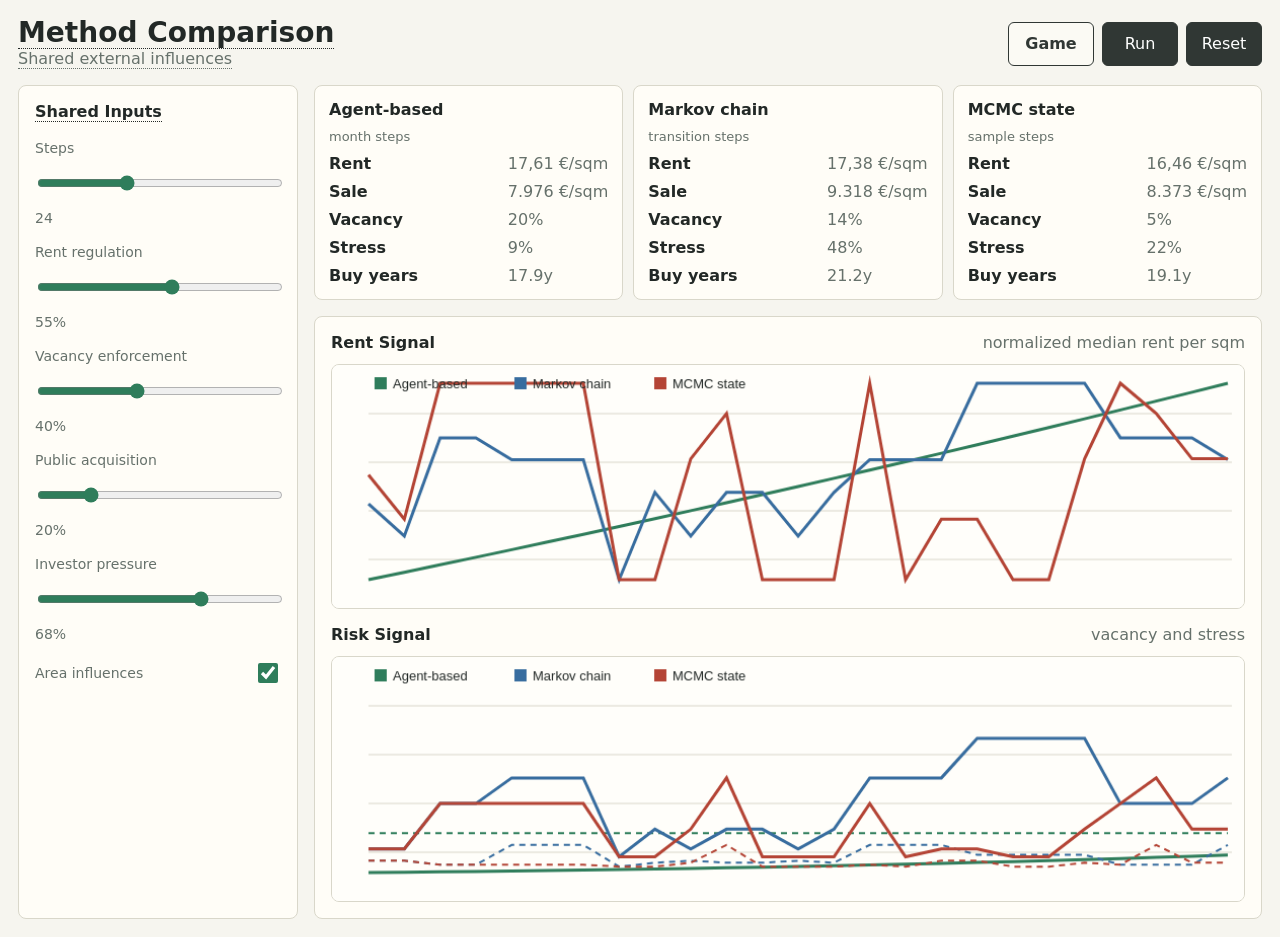
==== web/compare.html @ 89c6b269 "Add comparison feature for simulation methods; implement UI for shared controls and display results" ====
<!doctype html>
<html lang="en">
  <head>
    <meta charset="utf-8" />
    <meta name="viewport" content="width=device-width, initial-scale=1, viewport-fit=cover" />
    <meta name="theme-color" content="#303734" />
    <title>Compare Methods · Berlin Real Estate Sim</title>
    <link rel="manifest" href="manifest.webmanifest" />
    <link rel="icon" href="icon.svg" type="image/svg+xml" />
    <link rel="stylesheet" href="styles.css" />
  </head>
  <body>
    <main class="app compare-app">
      <header class="topbar">
        <div>
          <h1>
            <span
              class="info"
              tabindex="0"
              data-tooltip="Compare different simulation methods under the same external policy and influence settings."
            >Method Comparison</span>
          </h1>
          <p
            class="info"
            tabindex="0"
            data-tooltip="Every method receives the same initial scenario, same policy levers, same step count, and same influence toggle."
          >Shared external influences</p>
        </div>
        <div class="run-controls" aria-label="comparison controls">
          <a class="nav-link" href="index.html">Game</a>
          <button id="compareRunBtn" type="button">Run</button>
          <button id="compareResetBtn" type="button">Reset</button>
        </div>
      </header>

      <section class="compare-layout">
        <aside class="panel controls-panel" aria-label="shared external controls">
          <h2>
            <span
              class="info"
              tabindex="0"
              data-tooltip="These settings are applied to every method, so differences come from the method logic rather than different inputs."
            >Shared Inputs</span>
          </h2>
          <label>
            <span>Steps</span>
            <input id="compareStepsControl" type="range" min="4" max="60" value="24" />
            <output id="compareStepsValue">24</output>
          </label>
          <label>
            <span>Rent regulation</span>
            <input id="compareRentControl" type="range" min="0" max="100" value="55" />
            <output id="compareRentValue">55%</output>
          </label>
          <label>
            <span>Vacancy enforcement</span>
            <input id="compareVacancyControl" type="range" min="0" max="100" value="40" />
            <output id="compareVacancyValue">40%</output>
          </label>
          <label>
            <span>Public acquisition</span>
            <input id="comparePublicControl" type="range" min="0" max="100" value="20" />
            <output id="comparePublicValue">20%</output>
          </label>
          <label>
            <span>Investor pressure</span>
            <input id="compareInvestorControl" type="range" min="0" max="100" value="68" />
            <output id="compareInvestorValue">68%</output>
          </label>
          <label class="toggle-row">
            <span>Area influences</span>
            <input id="compareInfluenceControl" type="checkbox" checked />
          </label>
        </aside>

        <section class="comparison-surface">
          <section id="comparisonCards" class="comparison-cards" aria-label="method comparison summary"></section>
          <section class="chart-panel compare-chart-panel" aria-label="comparison charts">
            <div>
              <div class="section-heading">
                <h2>Rent Signal</h2>
                <span>normalized median rent per sqm</span>
              </div>
              <canvas id="compareRentChart" width="900" height="240"></canvas>
            </div>
            <div>
              <div class="section-heading">
                <h2>Risk Signal</h2>
                <span>vacancy and stress</span>
              </div>
              <canvas id="compareRiskChart" width="900" height="240"></canvas>
            </div>
          </section>
        </section>
      </section>
    </main>

    <script src="compare.js"></script>
  </body>
</html>
---- web/styles.css ----
:root {
  color-scheme: light;
  --bg: #f6f5ef;
  --ink: #222826;
  --muted: #66716b;
  --line: #d9d7ca;
  --panel: #fffdf7;
  --green: #2f7d5b;
  --red: #b44435;
  --blue: #386d9f;
  --gold: #b98321;
  --dark: #303734;
}

* {
  box-sizing: border-box;
}

html,
body {
  overflow-x: hidden;
}

body {
  margin: 0;
  background: var(--bg);
  color: var(--ink);
  font-family:
    Inter, ui-sans-serif, system-ui, -apple-system, BlinkMacSystemFont, "Segoe UI", sans-serif;
  -webkit-text-size-adjust: 100%;
}

button,
input,
select {
  font: inherit;
}

button,
.map-area,
input[type="range"] {
  touch-action: manipulation;
}

.app {
  display: grid;
  gap: 16px;
  min-height: 100vh;
  max-width: 100vw;
  padding: max(18px, env(safe-area-inset-top)) max(18px, env(safe-area-inset-right))
    max(18px, env(safe-area-inset-bottom)) max(18px, env(safe-area-inset-left));
}

.topbar,
.metrics,
.workspace,
.chart-panel {
  width: min(1380px, 100%);
  min-width: 0;
  margin: 0 auto;
}

.topbar {
  display: flex;
  align-items: center;
  justify-content: space-between;
  gap: 16px;
}

h1,
h2,
p {
  margin: 0;
}

h1 {
  font-size: 28px;
  font-weight: 760;
  letter-spacing: 0;
  line-height: 1.08;
}

h2 {
  font-size: 16px;
  letter-spacing: 0;
}

.topbar p,
.section-heading span,
.metrics span,
.panel label,
.event-log li,
dd {
  color: var(--muted);
}

.info {
  position: relative;
  display: inline-flex;
  align-items: center;
  width: fit-content;
  border-bottom: 1px dotted currentColor;
  cursor: help;
  outline: none;
  max-width: 100%;
}

.info::after {
  position: absolute;
  z-index: 20;
  left: 0;
  bottom: calc(100% + 9px);
  width: min(280px, calc(100vw - 36px));
  padding: 9px 10px;
  border: 1px solid #202623;
  border-radius: 7px;
  background: #202623;
  color: #fffdf7;
  box-shadow: 0 10px 26px rgba(34, 40, 38, 0.22);
  content: attr(data-tooltip);
  font-size: 13px;
  font-weight: 500;
  line-height: 1.35;
  opacity: 0;
  pointer-events: none;
  transform: translateY(4px);
  transition:
    opacity 140ms ease,
    transform 140ms ease;
}

.info::before {
  position: absolute;
  z-index: 21;
  left: 14px;
  bottom: calc(100% + 3px);
  border: 6px solid transparent;
  border-top-color: #202623;
  content: "";
  opacity: 0;
  pointer-events: none;
  transition: opacity 140ms ease;
}

.info:hover::after,
.info:focus-visible::after,
.info:hover::before,
.info:focus-visible::before {
  opacity: 1;
  transform: translateY(0);
}

.info:focus-visible {
  border-radius: 3px;
  box-shadow: 0 0 0 3px rgba(56, 109, 159, 0.24);
}

.topbar .info::after,
.metrics .info::after {
  top: calc(100% + 9px);
  bottom: auto;
}

.topbar .info::before,
.metrics .info::before {
  top: calc(100% + 3px);
  bottom: auto;
  border-top-color: transparent;
  border-bottom-color: #202623;
}

.run-controls {
  display: flex;
  gap: 8px;
  min-width: 0;
}

button {
  min-width: 76px;
  min-height: 44px;
  border: 1px solid var(--dark);
  border-radius: 6px;
  background: var(--dark);
  color: white;
  cursor: pointer;
}

button:hover {
  background: #1f2422;
}

.nav-link {
  display: inline-grid;
  place-items: center;
  min-width: 86px;
  min-height: 44px;
  padding: 0 12px;
  border: 1px solid var(--dark);
  border-radius: 6px;
  background: #fbfaf4;
  color: var(--dark);
  font-weight: 700;
  text-decoration: none;
}

.nav-link:hover {
  background: #ece8da;
}

.metrics {
  display: grid;
  grid-template-columns: repeat(auto-fit, minmax(140px, 1fr));
  gap: 10px;
  min-width: 0;
}

.metrics article,
.panel,
.chart-panel,
.map-panel {
  border: 1px solid var(--line);
  border-radius: 8px;
  background: var(--panel);
}

.metrics article {
  display: grid;
  gap: 4px;
  min-height: 76px;
  padding: 12px;
}

.metrics strong {
  font-size: 23px;
  letter-spacing: 0;
  overflow-wrap: anywhere;
}

.workspace {
  display: grid;
  grid-template-columns: 270px minmax(0, 1fr) 330px;
  gap: 16px;
  align-items: stretch;
  min-width: 0;
}

.panel,
.map-panel,
.chart-panel {
  min-width: 0;
  padding: 16px;
}

.controls-panel {
  display: grid;
  align-content: start;
  gap: 18px;
}

.controls-panel label {
  display: grid;
  grid-template-columns: 1fr auto;
  gap: 8px;
  font-size: 14px;
}

.controls-panel .toggle-row {
  align-items: center;
}

.controls-panel .toggle-row input {
  grid-column: auto;
  justify-self: end;
  width: 20px;
  min-height: 20px;
}

.controls-panel input {
  grid-column: 1 / -1;
  width: 100%;
  min-height: 34px;
  accent-color: var(--green);
}

.controls-panel select {
  grid-column: 1 / -1;
  width: 100%;
  min-height: 42px;
  padding: 0 10px;
  border: 1px solid var(--line);
  border-radius: 6px;
  background: #fbfaf4;
  color: var(--ink);
}

.method-description {
  margin-top: -8px;
  color: var(--muted);
  font-size: 13px;
  line-height: 1.35;
}

.section-heading {
  display: flex;
  align-items: baseline;
  justify-content: space-between;
  gap: 12px;
  margin-bottom: 12px;
  min-width: 0;
}

.section-heading > * {
  min-width: 0;
}

.map-canvas {
  display: grid;
  gap: 10px;
  min-height: 0;
  min-width: 0;
}

.mitte-map {
  display: block;
  width: 100%;
  height: auto;
  aspect-ratio: 690 / 620;
  border: 1px solid var(--line);
  border-radius: 8px;
  background:
    linear-gradient(90deg, rgba(217, 215, 202, 0.45) 1px, transparent 1px),
    linear-gradient(rgba(217, 215, 202, 0.45) 1px, transparent 1px),
    #fbfaf4;
  background-size: 54px 54px;
}

.map-ring {
  fill: #f1ead5;
  stroke: #a8a291;
  stroke-width: 2;
}

.map-water {
  fill: rgba(56, 109, 159, 0.14);
}

.map-river {
  fill: none;
  stroke: rgba(56, 109, 159, 0.55);
  stroke-linecap: round;
  stroke-width: 14;
}

.map-area {
  cursor: pointer;
  outline: none;
}

.influence-layer {
  pointer-events: auto;
}

.influence-edge {
  filter: drop-shadow(0 3px 5px rgba(34, 40, 38, 0.16));
}

.influence-edge .influence-halo {
  fill: none;
  stroke: #fffdf7;
  stroke-linecap: round;
  stroke-width: 12;
  opacity: 0.76;
}

.influence-edge .influence-line {
  fill: none;
  stroke: #8d2f87;
  stroke-linecap: round;
  marker-end: url(#influenceArrow);
  mix-blend-mode: multiply;
}

.influence-edge.selected .influence-line {
  stroke: #c43e7f;
}

.influence-edge circle {
  fill: #8d2f87;
  opacity: 0.48;
  stroke: #fffdf7;
  stroke-width: 3;
}

.influence-edge text {
  fill: #4a2454;
  font-size: 14px;
  font-weight: 800;
  opacity: 0.72;
  paint-order: stroke;
  pointer-events: none;
  stroke: #fffdf7;
  stroke-width: 5px;
}

#influenceArrow path {
  fill: #8d2f87;
}

.map-area path {
  stroke: #fffdf7;
  stroke-width: 5;
  transition:
    filter 140ms ease,
    stroke 140ms ease,
    stroke-width 140ms ease;
}

.map-area:hover path,
.map-area:focus-visible path,
.map-area.selected path {
  filter: drop-shadow(0 8px 10px rgba(34, 40, 38, 0.2));
  stroke: var(--dark);
  stroke-width: 6;
}

.map-label text {
  fill: var(--ink);
  font-size: 15px;
  font-weight: 760;
  letter-spacing: 0;
  paint-order: stroke;
  pointer-events: none;
  stroke: rgba(255, 253, 247, 0.92);
  stroke-width: 5px;
}

.map-label tspan + tspan {
  fill: var(--muted);
  font-size: 13px;
  font-weight: 650;
}

.map-place-labels text {
  fill: #7d827b;
  font-size: 12px;
  font-weight: 700;
  letter-spacing: 0;
  text-transform: uppercase;
}

.map-legend {
  display: flex;
  flex-wrap: wrap;
  gap: 10px 16px;
  color: var(--muted);
  font-size: 13px;
}

.map-legend span {
  display: inline-flex;
  align-items: center;
  gap: 6px;
}

.map-legend i {
  display: inline-block;
  width: 22px;
  height: 10px;
  border-radius: 999px;
}

.map-legend .low {
  background: hsl(8 42% 78%);
}

.map-legend .high {
  background: hsl(8 68% 56%);
}

.map-legend .line {
  height: 4px;
  background: rgba(56, 109, 159, 0.55);
}

.map-legend .arrow {
  height: 5px;
  background: #8d2f87;
}

dl {
  display: grid;
  grid-template-columns: 1fr auto;
  gap: 9px 12px;
  margin: 0 0 16px;
}

dt {
  font-weight: 680;
}

dd {
  margin: 0;
}

.unit-list {
  display: grid;
  gap: 8px;
}

.unit-row {
  display: grid;
  grid-template-columns: 1fr auto;
  gap: 6px 10px;
  padding: 10px;
  border: 1px solid var(--line);
  border-radius: 7px;
  background: #fbfaf4;
}

.unit-row strong {
  font-size: 14px;
}

.tag {
  justify-self: end;
  padding: 2px 7px;
  border-radius: 999px;
  background: #e9ece5;
  color: var(--dark);
  font-size: 12px;
}

.chart-panel {
  display: grid;
  grid-template-columns: minmax(0, 1fr) 340px;
  gap: 16px;
  min-width: 0;
}

.compare-layout {
  display: grid;
  grid-template-columns: 280px minmax(0, 1fr);
  gap: 16px;
  width: min(1380px, 100%);
  min-width: 0;
  margin: 0 auto;
}

.comparison-surface {
  display: grid;
  gap: 16px;
  min-width: 0;
}

.comparison-cards {
  display: grid;
  grid-template-columns: repeat(3, minmax(0, 1fr));
  gap: 10px;
}

.comparison-card {
  display: grid;
  gap: 10px;
  padding: 14px;
  border: 1px solid var(--line);
  border-radius: 8px;
  background: var(--panel);
}

.comparison-card > span {
  color: var(--muted);
  font-size: 13px;
}

.comparison-card dl {
  margin: 0;
}

.compare-chart-panel {
  grid-template-columns: 1fr;
}

.chart-tools {
  display: flex;
  justify-content: flex-end;
  margin: -4px 0 8px;
}

.chart-tools label {
  display: inline-grid;
  grid-template-columns: auto 148px;
  align-items: center;
  gap: 8px;
  color: var(--muted);
  font-size: 14px;
}

.chart-tools select {
  min-height: 38px;
  padding: 0 10px;
  border: 1px solid var(--line);
  border-radius: 6px;
  background: #fbfaf4;
  color: var(--ink);
}

.chart-viewport {
  max-width: 100%;
  overflow-x: hidden;
}

.chart-viewport.scrollable {
  overflow-x: auto;
  padding-bottom: 8px;
  -webkit-overflow-scrolling: touch;
}

.chart-viewport.scrollable canvas {
  width: auto;
  max-width: none;
}

canvas {
  display: block;
  width: 100%;
  height: auto;
  max-height: 260px;
  border: 1px solid var(--line);
  border-radius: 8px;
  background: #fffefa;
}

.event-log ol {
  display: grid;
  gap: 8px;
  max-height: 220px;
  margin: 0;
  padding-left: 20px;
  overflow: auto;
}

.event-log li {
  font-size: 13px;
}

@media (max-width: 980px) {
  .workspace,
  .chart-panel,
  .compare-layout {
    grid-template-columns: 1fr;
  }

  .metrics {
    grid-template-columns: repeat(2, minmax(0, 1fr));
  }

  .comparison-cards {
    grid-template-columns: 1fr;
  }
}

@media (max-width: 620px) {
  .app {
    gap: 12px;
    padding: max(12px, env(safe-area-inset-top)) max(12px, env(safe-area-inset-right))
      max(12px, env(safe-area-inset-bottom)) max(12px, env(safe-area-inset-left));
  }

  .topbar {
    position: sticky;
    top: 0;
    z-index: 30;
    align-items: stretch;
    padding: 10px 0 8px;
    background: rgba(246, 245, 239, 0.96);
    backdrop-filter: blur(12px);
    flex-direction: column;
  }

  h1 {
    font-size: 22px;
  }

  .run-controls {
    display: grid;
    grid-template-columns: repeat(3, 1fr);
  }

  button {
    min-width: 0;
  }

  .metrics {
    grid-template-columns: repeat(2, minmax(0, 1fr));
    gap: 8px;
  }

  .metrics article {
    min-height: 68px;
    padding: 10px;
  }

  .metrics strong {
    font-size: 20px;
  }

  .panel,
  .map-panel,
  .chart-panel {
    padding: 12px;
  }

  .controls-panel {
    gap: 14px;
  }

  .section-heading {
    align-items: start;
    flex-direction: column;
    gap: 3px;
  }

  .map-canvas {
    min-height: 0;
  }

  .mitte-map {
    aspect-ratio: 690 / 700;
  }

  .map-label text {
    font-size: 17px;
  }

  .map-label tspan + tspan {
    font-size: 15px;
  }

  .map-place-labels {
    display: none;
  }

  .unit-row {
    grid-template-columns: 1fr;
  }

  .tag {
    justify-self: start;
  }

  .chart-tools {
    justify-content: stretch;
  }

  .chart-tools label {
    width: 100%;
    grid-template-columns: 1fr;
  }

  .chart-viewport.scrollable canvas {
    width: auto;
    max-width: none;
  }

  canvas {
    width: 100%;
    max-width: 100%;
  }

  .event-log ol {
    max-height: 180px;
  }
}

@media (max-width: 420px) {
  .metrics {
    grid-template-columns: 1fr;
  }

  .controls-panel label,
  dl {
    grid-template-columns: 1fr;
  }

  .controls-panel output,
  dd {
    justify-self: start;
  }

  .map-label text {
    font-size: 15px;
  }

  .map-label tspan + tspan {
    font-size: 13px;
  }
}
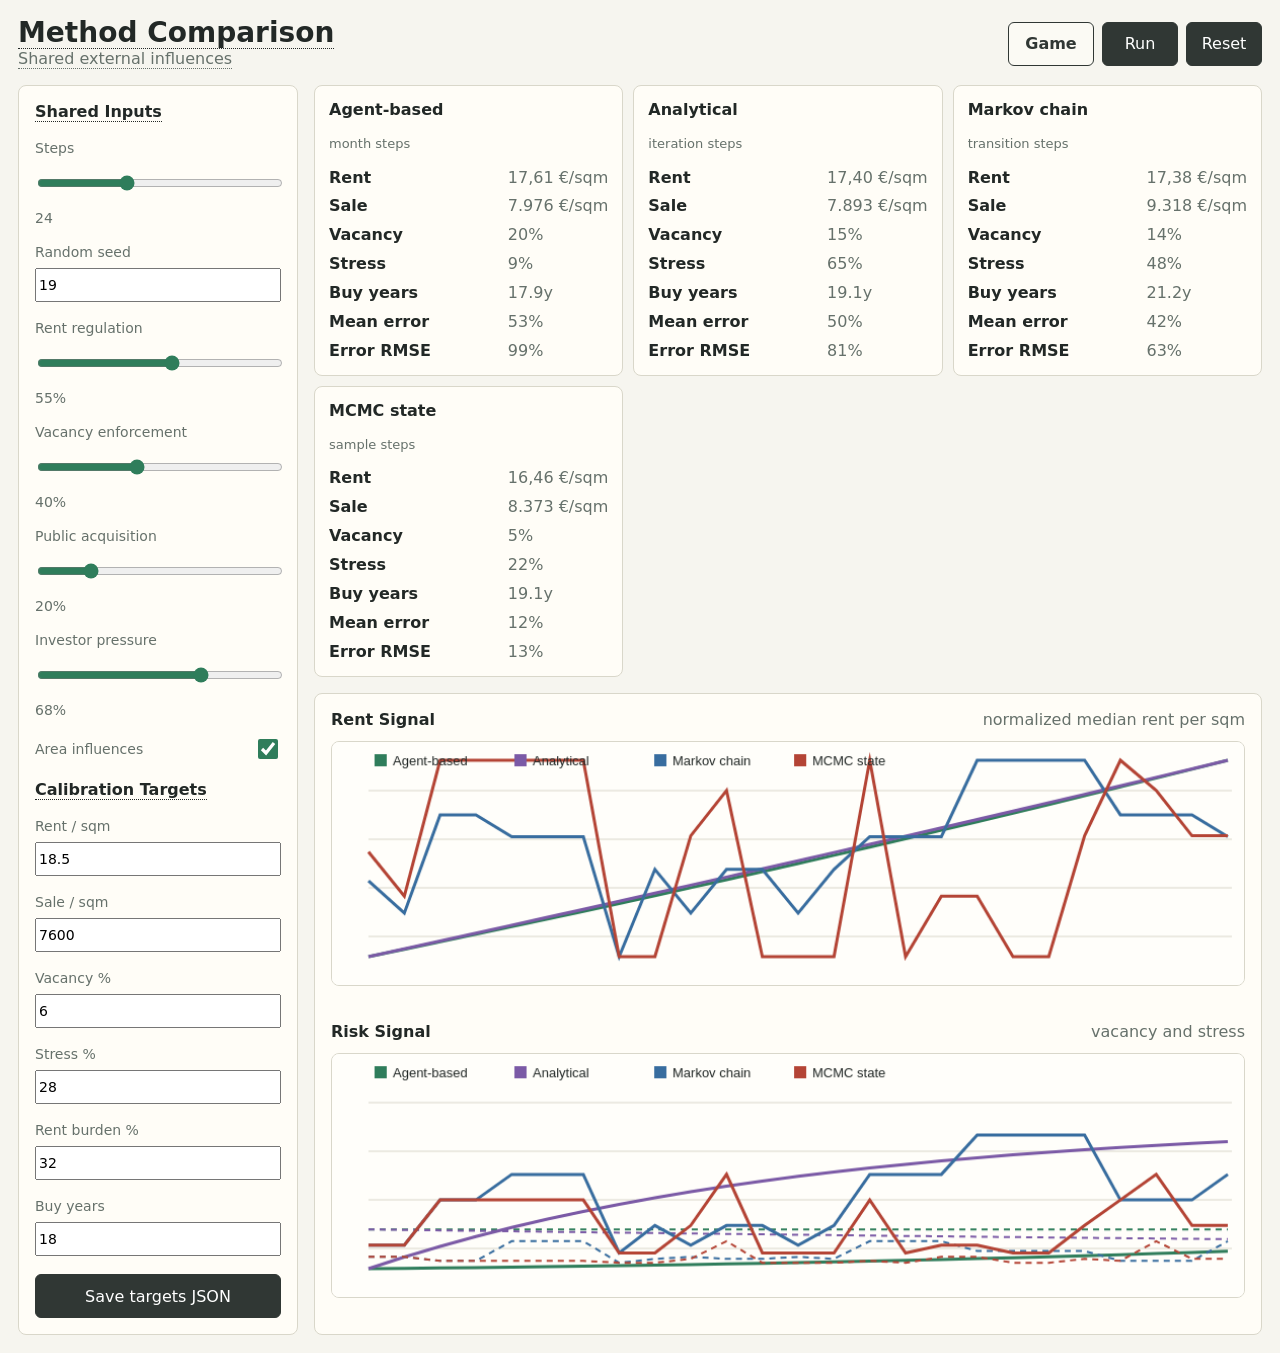
==== commit bbf30376: "Enhance simulation features and documentation; add calibration targets, update scenario schemas, and" ====
--- a/web/compare.html
+++ b/web/compare.html
@@ -48,6 +48,10 @@
             <output id="compareStepsValue">24</output>
           </label>
           <label>
+            <span>Random seed</span>
+            <input id="compareSeedControl" type="number" min="1" max="999999" value="19" />
+          </label>
+          <label>
             <span>Rent regulation</span>
             <input id="compareRentControl" type="range" min="0" max="100" value="55" />
             <output id="compareRentValue">55%</output>
@@ -71,6 +75,38 @@
             <span>Area influences</span>
             <input id="compareInfluenceControl" type="checkbox" checked />
           </label>
+          <h2>
+            <span
+              class="info"
+              tabindex="0"
+              data-tooltip="Targets are reference values used to calculate error. Edit them before real data import, then save them as JSON."
+            >Calibration Targets</span>
+          </h2>
+          <label>
+            <span>Rent / sqm</span>
+            <input id="targetRentControl" type="number" min="0" step="0.1" value="18.5" />
+          </label>
+          <label>
+            <span>Sale / sqm</span>
+            <input id="targetSaleControl" type="number" min="0" step="100" value="7600" />
+          </label>
+          <label>
+            <span>Vacancy %</span>
+            <input id="targetVacancyControl" type="number" min="0" max="100" step="1" value="6" />
+          </label>
+          <label>
+            <span>Stress %</span>
+            <input id="targetStressControl" type="number" min="0" max="100" step="1" value="28" />
+          </label>
+          <label>
+            <span>Rent burden %</span>
+            <input id="targetBurdenControl" type="number" min="0" max="100" step="1" value="32" />
+          </label>
+          <label>
+            <span>Buy years</span>
+            <input id="targetBuyYearsControl" type="number" min="0" step="0.5" value="18" />
+          </label>
+          <button id="saveTargetsBtn" type="button">Save targets JSON</button>
         </aside>
 
         <section class="comparison-surface">
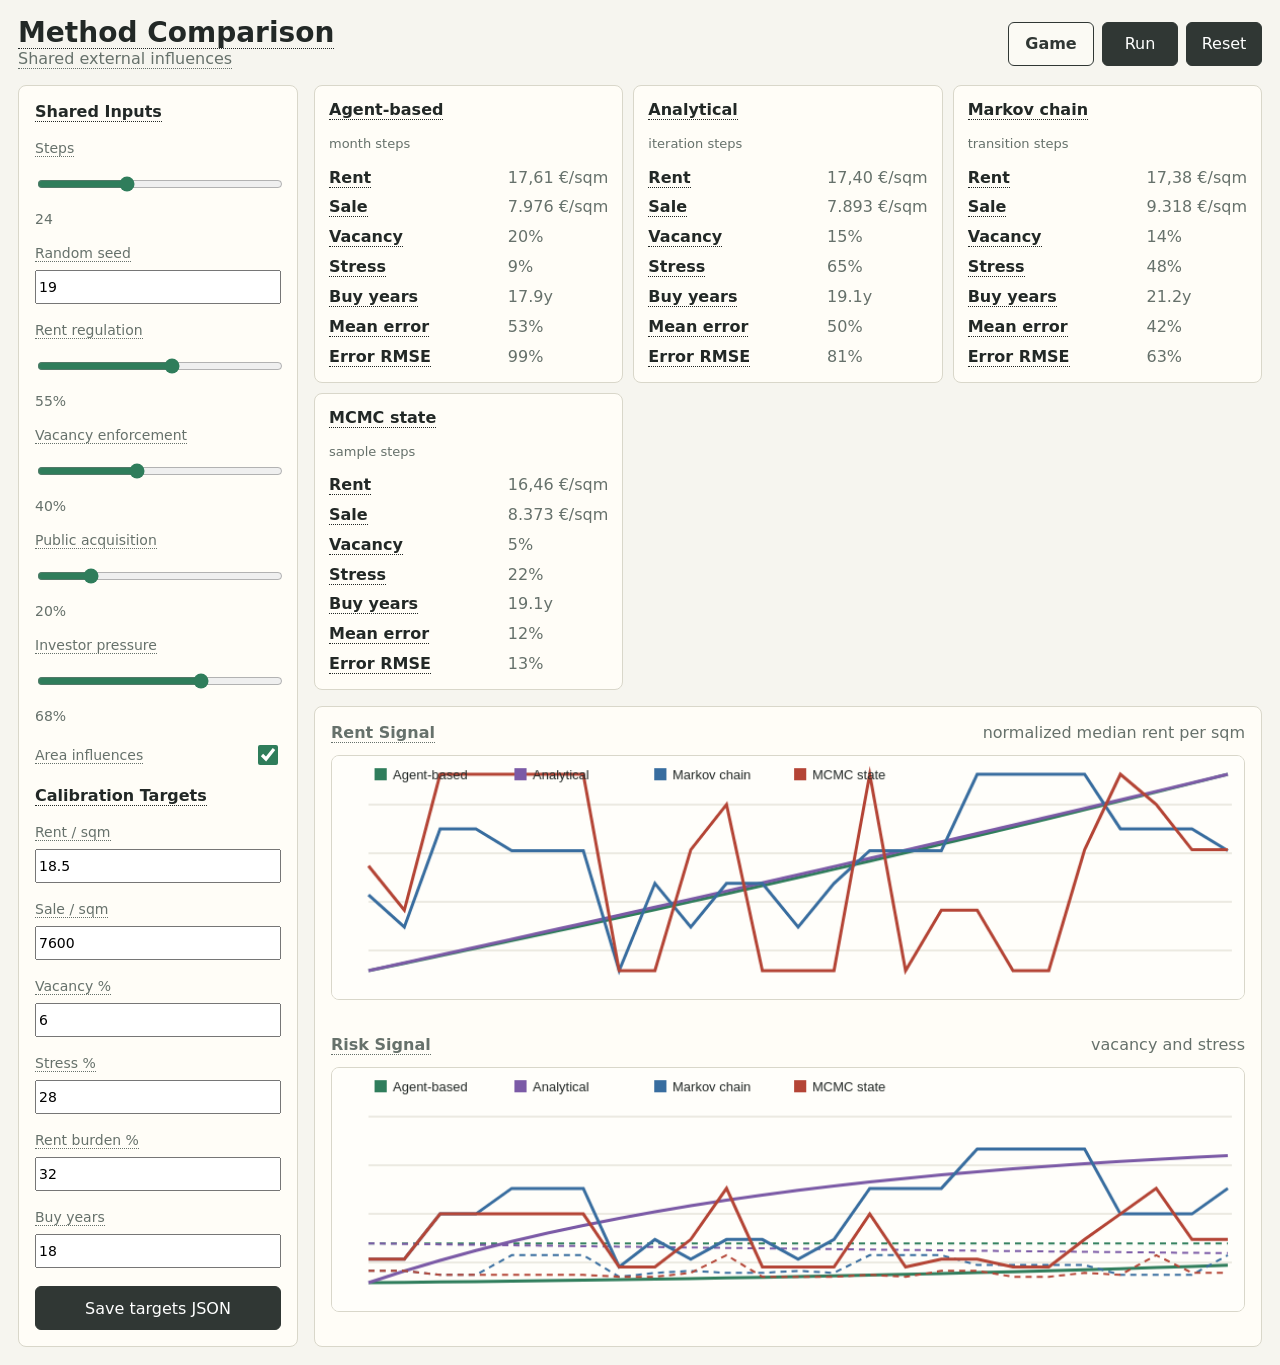
==== commit e3797457: "Enhance comparison UI with tooltips for better user guidance; update simulation method definitions a" ====
--- a/web/compare.html
+++ b/web/compare.html
@@ -43,36 +43,64 @@
             >Shared Inputs</span>
           </h2>
           <label>
-            <span>Steps</span>
+            <span
+              class="info"
+              tabindex="0"
+              data-tooltip="How many simulation updates each method runs. For Markov and MCMC methods, one step means one state transition or sample."
+            >Steps</span>
             <input id="compareStepsControl" type="range" min="4" max="60" value="24" />
             <output id="compareStepsValue">24</output>
           </label>
           <label>
-            <span>Random seed</span>
+            <span
+              class="info"
+              tabindex="0"
+              data-tooltip="A fixed number that makes random methods repeatable, so the same settings can be compared again."
+            >Random seed</span>
             <input id="compareSeedControl" type="number" min="1" max="999999" value="19" />
           </label>
           <label>
-            <span>Rent regulation</span>
+            <span
+              class="info"
+              tabindex="0"
+              data-tooltip="Higher values slow rent growth, especially for regulated units and public-stabilized regimes."
+            >Rent regulation</span>
             <input id="compareRentControl" type="range" min="0" max="100" value="55" />
             <output id="compareRentValue">55%</output>
           </label>
           <label>
-            <span>Vacancy enforcement</span>
+            <span
+              class="info"
+              tabindex="0"
+              data-tooltip="Represents pressure against leaving homes empty. Higher values reduce persistent vacancy in the aggregate model."
+            >Vacancy enforcement</span>
             <input id="compareVacancyControl" type="range" min="0" max="100" value="40" />
             <output id="compareVacancyValue">40%</output>
           </label>
           <label>
-            <span>Public acquisition</span>
+            <span
+              class="info"
+              tabindex="0"
+              data-tooltip="Represents public or social ownership expansion. Higher values dampen speculative sale-price pressure."
+            >Public acquisition</span>
             <input id="comparePublicControl" type="range" min="0" max="100" value="20" />
             <output id="comparePublicValue">20%</output>
           </label>
           <label>
-            <span>Investor pressure</span>
+            <span
+              class="info"
+              tabindex="0"
+              data-tooltip="External purchase and redevelopment demand. Higher values raise demand pressure and spillover intensity."
+            >Investor pressure</span>
             <input id="compareInvestorControl" type="range" min="0" max="100" value="68" />
             <output id="compareInvestorValue">68%</output>
           </label>
           <label class="toggle-row">
-            <span>Area influences</span>
+            <span
+              class="info"
+              tabindex="0"
+              data-tooltip="Turns neighborhood spillovers on or off, such as office-belt pressure affecting nearby housing areas."
+            >Area influences</span>
             <input id="compareInfluenceControl" type="checkbox" checked />
           </label>
           <h2>
@@ -83,27 +111,51 @@
             >Calibration Targets</span>
           </h2>
           <label>
-            <span>Rent / sqm</span>
+            <span
+              class="info"
+              tabindex="0"
+              data-tooltip="Target median monthly rent per square meter. The methods try to get close to this reference value."
+            >Rent / sqm</span>
             <input id="targetRentControl" type="number" min="0" step="0.1" value="18.5" />
           </label>
           <label>
-            <span>Sale / sqm</span>
+            <span
+              class="info"
+              tabindex="0"
+              data-tooltip="Target median purchase price per square meter for apartments or similar units."
+            >Sale / sqm</span>
             <input id="targetSaleControl" type="number" min="0" step="100" value="7600" />
           </label>
           <label>
-            <span>Vacancy %</span>
+            <span
+              class="info"
+              tabindex="0"
+              data-tooltip="Target share of units that are empty or unavailable for an occupied household."
+            >Vacancy %</span>
             <input id="targetVacancyControl" type="number" min="0" max="100" step="1" value="6" />
           </label>
           <label>
-            <span>Stress %</span>
+            <span
+              class="info"
+              tabindex="0"
+              data-tooltip="Target average displacement stress. Zero means stable households; one hundred means severe pressure."
+            >Stress %</span>
             <input id="targetStressControl" type="number" min="0" max="100" step="1" value="28" />
           </label>
           <label>
-            <span>Rent burden %</span>
+            <span
+              class="info"
+              tabindex="0"
+              data-tooltip="Target average share of monthly household income spent on rent."
+            >Rent burden %</span>
             <input id="targetBurdenControl" type="number" min="0" max="100" step="1" value="32" />
           </label>
           <label>
-            <span>Buy years</span>
+            <span
+              class="info"
+              tabindex="0"
+              data-tooltip="Target purchase-price-to-income ratio, expressed as years of average individual income."
+            >Buy years</span>
             <input id="targetBuyYearsControl" type="number" min="0" step="0.5" value="18" />
           </label>
           <button id="saveTargetsBtn" type="button">Save targets JSON</button>
@@ -114,14 +166,26 @@
           <section class="chart-panel compare-chart-panel" aria-label="comparison charts">
             <div>
               <div class="section-heading">
-                <h2>Rent Signal</h2>
+                <h2>
+                  <span
+                    class="info"
+                    tabindex="0"
+                    data-tooltip="Shows each method's rent path on a normalized scale, so different methods can be compared by direction and volatility."
+                  >Rent Signal</span>
+                </h2>
                 <span>normalized median rent per sqm</span>
               </div>
               <canvas id="compareRentChart" width="900" height="240"></canvas>
             </div>
             <div>
               <div class="section-heading">
-                <h2>Risk Signal</h2>
+                <h2>
+                  <span
+                    class="info"
+                    tabindex="0"
+                    data-tooltip="Shows displacement stress as solid lines and vacancy as dashed lines, using the same color for each method."
+                  >Risk Signal</span>
+                </h2>
                 <span>vacancy and stress</span>
               </div>
               <canvas id="compareRiskChart" width="900" height="240"></canvas>
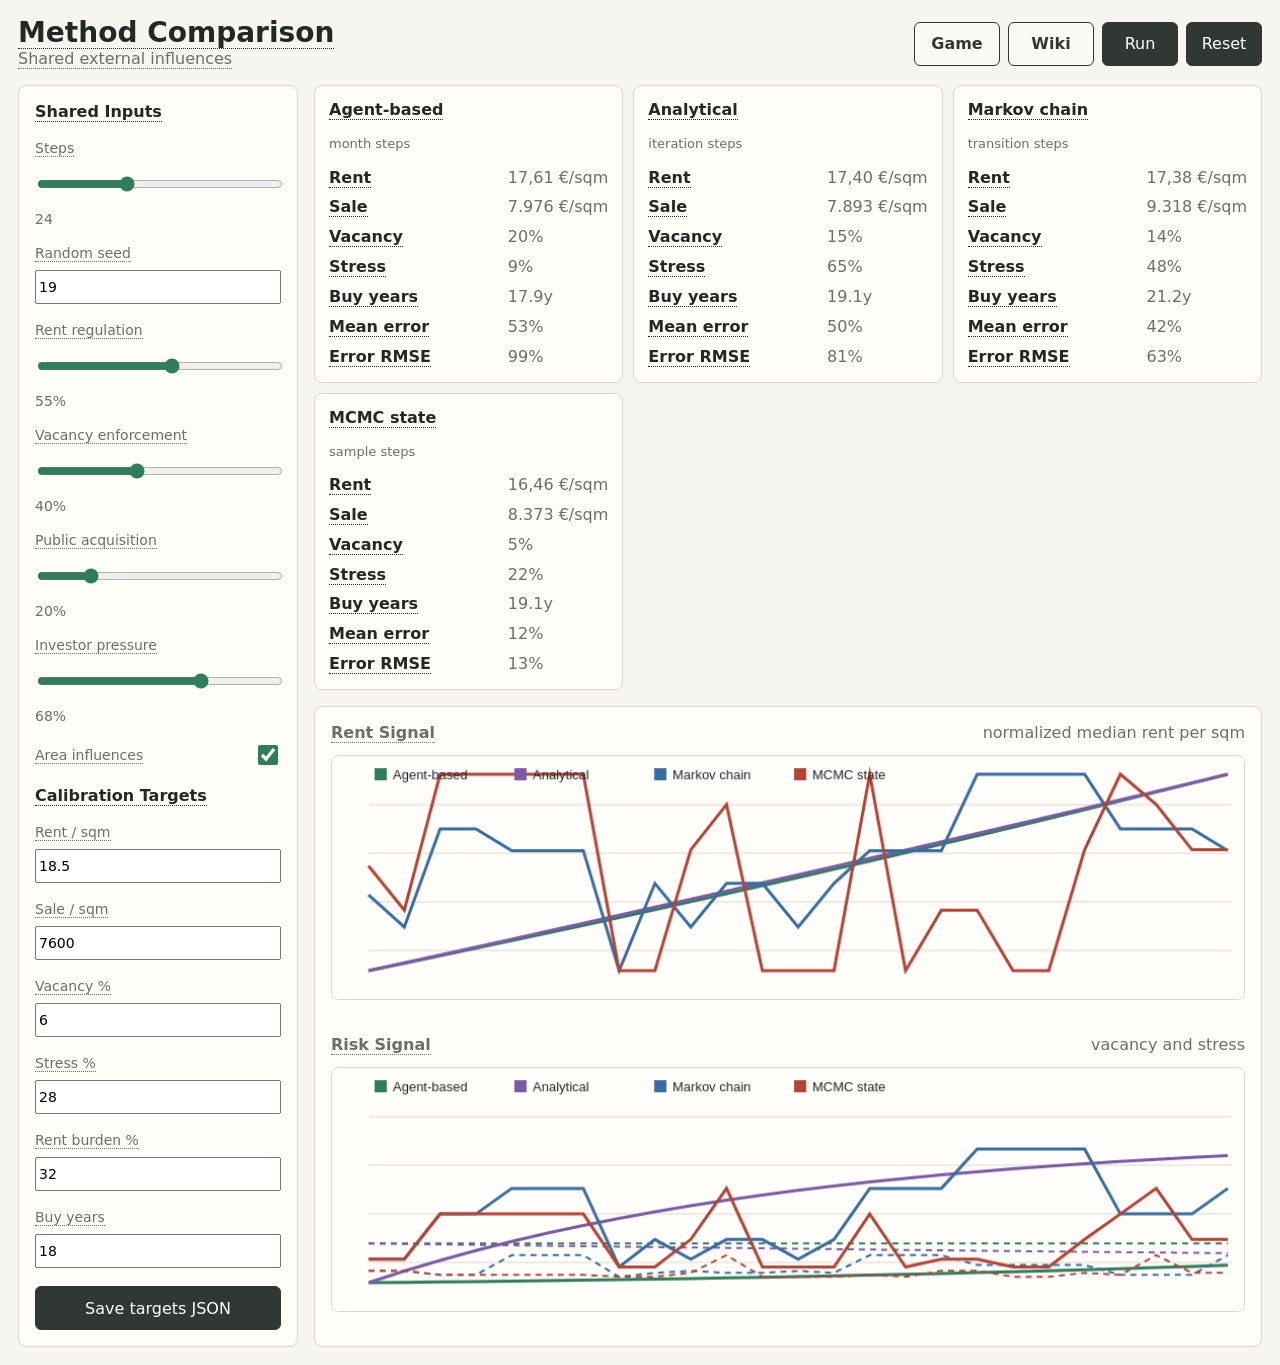
==== commit 36e6f5ed: "Add wiki page and search functionality; update navigation links and service worker cache" ====
--- a/web/compare.html
+++ b/web/compare.html
@@ -28,6 +28,7 @@
         </div>
         <div class="run-controls" aria-label="comparison controls">
           <a class="nav-link" href="index.html">Game</a>
+          <a class="nav-link" href="wiki.html">Wiki</a>
           <button id="compareRunBtn" type="button">Run</button>
           <button id="compareResetBtn" type="button">Reset</button>
         </div>
--- a/web/styles.css
+++ b/web/styles.css
@@ -54,7 +54,8 @@
 .topbar,
 .metrics,
 .workspace,
-.chart-panel {
+.chart-panel,
+.wiki-layout {
   width: min(1380px, 100%);
   min-width: 0;
   margin: 0 auto;
@@ -171,6 +172,7 @@
 
 .run-controls {
   display: flex;
+  flex-wrap: wrap;
   gap: 8px;
   min-width: 0;
 }
@@ -580,6 +582,107 @@
   grid-template-columns: 1fr;
 }
 
+.wiki-layout {
+  display: grid;
+  grid-template-columns: 300px minmax(0, 1fr);
+  gap: 16px;
+  align-items: start;
+}
+
+.wiki-search-panel {
+  display: grid;
+  gap: 16px;
+}
+
+.wiki-search-panel label {
+  display: grid;
+  gap: 8px;
+  color: var(--muted);
+  font-size: 14px;
+}
+
+.wiki-search-panel input,
+.wiki-search-panel select {
+  width: 100%;
+  min-height: 42px;
+  padding: 0 10px;
+  border: 1px solid var(--line);
+  border-radius: 6px;
+  background: #fbfaf4;
+  color: var(--ink);
+}
+
+.wiki-count {
+  color: var(--muted);
+  font-size: 14px;
+}
+
+.wiki-content {
+  min-width: 0;
+}
+
+.wiki-results {
+  display: grid;
+  grid-template-columns: repeat(2, minmax(0, 1fr));
+  gap: 12px;
+}
+
+.wiki-entry {
+  display: grid;
+  gap: 10px;
+  padding: 14px;
+  border: 1px solid var(--line);
+  border-radius: 8px;
+  background: var(--panel);
+}
+
+.wiki-entry p {
+  color: var(--muted);
+  font-size: 14px;
+  line-height: 1.45;
+}
+
+.wiki-entry details {
+  color: var(--muted);
+  font-size: 14px;
+  line-height: 1.45;
+}
+
+.wiki-entry summary {
+  color: var(--ink);
+  cursor: pointer;
+  font-weight: 680;
+}
+
+.wiki-entry details p {
+  margin-top: 10px;
+}
+
+.wiki-category {
+  color: var(--green);
+  font-size: 12px;
+  font-weight: 780;
+  text-transform: uppercase;
+}
+
+.wiki-tags {
+  display: flex;
+  flex-wrap: wrap;
+  gap: 6px;
+}
+
+.wiki-tags span {
+  padding: 3px 7px;
+  border-radius: 999px;
+  background: #e9ece5;
+  color: var(--dark);
+  font-size: 12px;
+}
+
+.empty-state {
+  grid-column: 1 / -1;
+}
+
 .chart-tools {
   display: flex;
   justify-content: flex-end;
@@ -646,7 +749,8 @@
 @media (max-width: 980px) {
   .workspace,
   .chart-panel,
-  .compare-layout {
+  .compare-layout,
+  .wiki-layout {
     grid-template-columns: 1fr;
   }
 
@@ -654,7 +758,8 @@
     grid-template-columns: repeat(2, minmax(0, 1fr));
   }
 
-  .comparison-cards {
+  .comparison-cards,
+  .wiki-results {
     grid-template-columns: 1fr;
   }
 }
@@ -683,7 +788,7 @@
 
   .run-controls {
     display: grid;
-    grid-template-columns: repeat(3, 1fr);
+    grid-template-columns: repeat(auto-fit, minmax(72px, 1fr));
   }
 
   button {
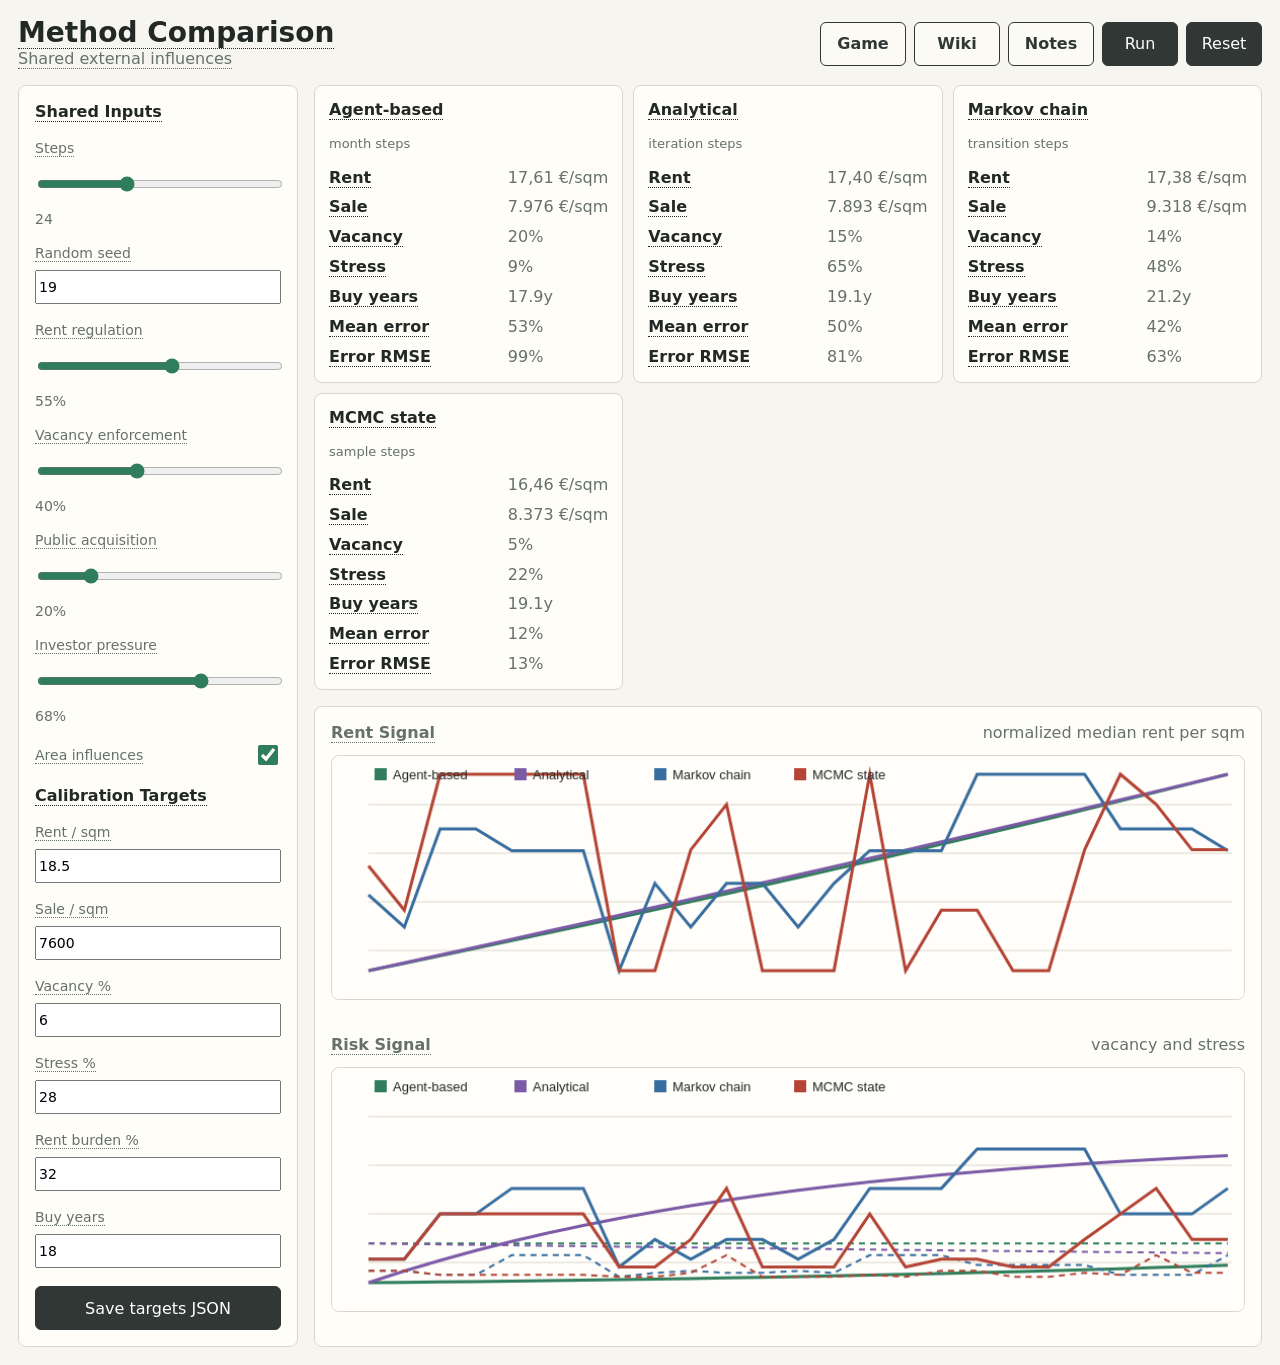
==== commit 9f34815a: "Add implementation notes page; update navigation links and service worker cache" ====
--- a/web/compare.html
+++ b/web/compare.html
@@ -29,6 +29,7 @@
         <div class="run-controls" aria-label="comparison controls">
           <a class="nav-link" href="index.html">Game</a>
           <a class="nav-link" href="wiki.html">Wiki</a>
+          <a class="nav-link" href="notes.html">Notes</a>
           <button id="compareRunBtn" type="button">Run</button>
           <button id="compareResetBtn" type="button">Reset</button>
         </div>
--- a/web/styles.css
+++ b/web/styles.css
@@ -55,7 +55,8 @@
 .metrics,
 .workspace,
 .chart-panel,
-.wiki-layout {
+.wiki-layout,
+.notes-layout {
   width: min(1380px, 100%);
   min-width: 0;
   margin: 0 auto;
@@ -683,6 +684,121 @@
   grid-column: 1 / -1;
 }
 
+.notes-layout {
+  display: grid;
+  grid-template-columns: 300px minmax(0, 1fr);
+  gap: 16px;
+  align-items: start;
+}
+
+.notes-sidebar {
+  display: grid;
+  gap: 14px;
+}
+
+.notes-sidebar strong {
+  font-size: 24px;
+  line-height: 1.1;
+}
+
+.notes-sidebar p {
+  color: var(--muted);
+  font-size: 14px;
+  line-height: 1.4;
+}
+
+.notes-sidebar label {
+  display: grid;
+  gap: 8px;
+  color: var(--muted);
+  font-size: 14px;
+}
+
+.notes-sidebar select {
+  width: 100%;
+  min-height: 42px;
+  padding: 0 10px;
+  border: 1px solid var(--line);
+  border-radius: 6px;
+  background: #fbfaf4;
+  color: var(--ink);
+}
+
+.notes-content {
+  display: grid;
+  gap: 16px;
+  min-width: 0;
+}
+
+.notes-section {
+  min-width: 0;
+}
+
+.notes-grid {
+  display: grid;
+  grid-template-columns: repeat(2, minmax(0, 1fr));
+  gap: 12px;
+}
+
+.note-card,
+.version-card {
+  display: grid;
+  gap: 10px;
+  padding: 14px;
+  border: 1px solid var(--line);
+  border-radius: 8px;
+  background: var(--panel);
+}
+
+.note-card > span {
+  color: var(--green);
+  font-size: 12px;
+  font-weight: 780;
+  text-transform: uppercase;
+}
+
+.note-card p {
+  color: var(--muted);
+  font-size: 14px;
+  line-height: 1.45;
+}
+
+.note-card code {
+  padding: 8px;
+  border-radius: 6px;
+  background: #ece8da;
+  color: var(--dark);
+  font-size: 12px;
+  overflow-wrap: anywhere;
+}
+
+.version-list {
+  display: grid;
+  gap: 10px;
+}
+
+.version-card > div {
+  display: flex;
+  justify-content: space-between;
+  gap: 12px;
+  color: var(--muted);
+  font-size: 13px;
+}
+
+.version-card strong {
+  color: var(--green);
+}
+
+.version-card ul {
+  display: grid;
+  gap: 6px;
+  margin: 0;
+  padding-left: 18px;
+  color: var(--muted);
+  font-size: 14px;
+  line-height: 1.4;
+}
+
 .chart-tools {
   display: flex;
   justify-content: flex-end;
@@ -750,7 +866,8 @@
   .workspace,
   .chart-panel,
   .compare-layout,
-  .wiki-layout {
+  .wiki-layout,
+  .notes-layout {
     grid-template-columns: 1fr;
   }
 
@@ -759,7 +876,8 @@
   }
 
   .comparison-cards,
-  .wiki-results {
+  .wiki-results,
+  .notes-grid {
     grid-template-columns: 1fr;
   }
 }
@@ -811,7 +929,8 @@
 
   .panel,
   .map-panel,
-  .chart-panel {
+  .chart-panel,
+  .notes-sidebar {
     padding: 12px;
   }
 
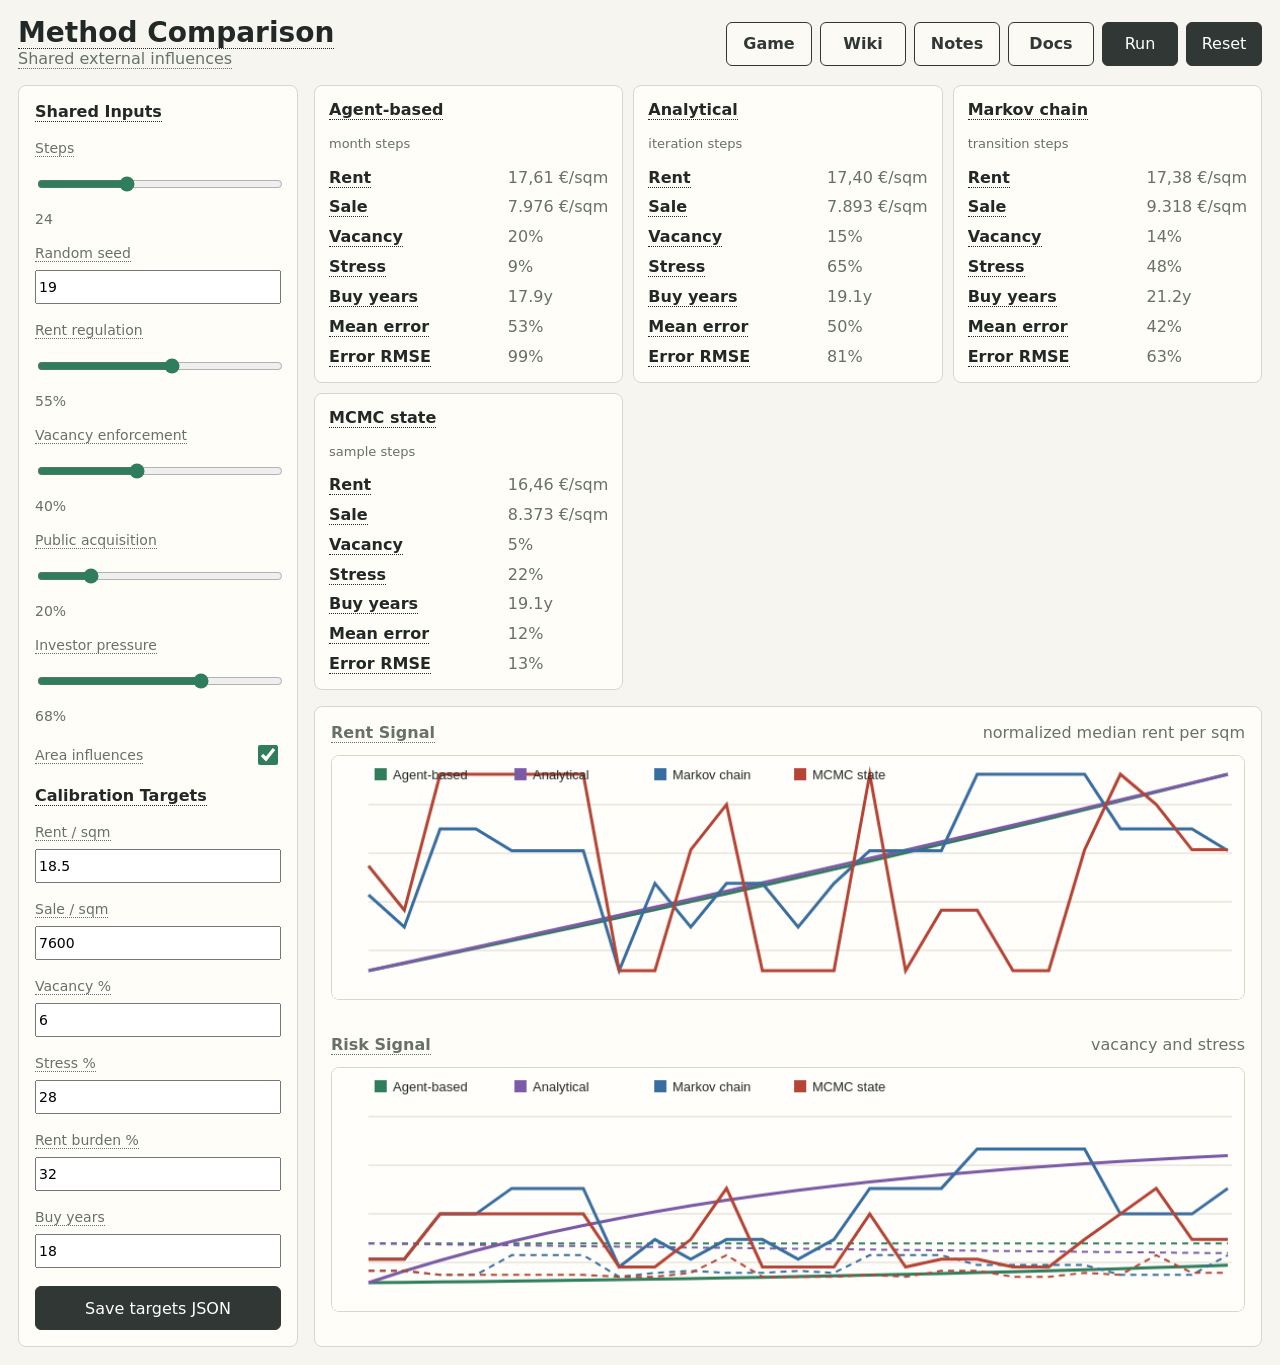
==== commit ea425231: "Add documentation rendering and navigation to web app - Create `docs-content.json` to bundle README " ====
--- a/web/compare.html
+++ b/web/compare.html
@@ -30,6 +30,7 @@
           <a class="nav-link" href="index.html">Game</a>
           <a class="nav-link" href="wiki.html">Wiki</a>
           <a class="nav-link" href="notes.html">Notes</a>
+          <a class="nav-link" href="docs.html">Docs</a>
           <button id="compareRunBtn" type="button">Run</button>
           <button id="compareResetBtn" type="button">Reset</button>
         </div>
--- a/web/styles.css
+++ b/web/styles.css
@@ -56,7 +56,8 @@
 .workspace,
 .chart-panel,
 .wiki-layout,
-.notes-layout {
+.notes-layout,
+.docs-layout {
   width: min(1380px, 100%);
   min-width: 0;
   margin: 0 auto;
@@ -659,6 +660,80 @@
   margin-top: 10px;
 }
 
+.wiki-math {
+  margin: 10px 0 0;
+  padding: 12px;
+  border: 1px solid var(--line);
+  border-left: 4px solid var(--blue);
+  border-radius: 8px;
+  background: #fffefa;
+  color: var(--dark);
+  font-size: 13px;
+  line-height: 1.55;
+}
+
+.wiki-math strong {
+  display: block;
+  margin-bottom: 4px;
+  color: var(--ink);
+  font-size: 13px;
+}
+
+.wiki-math p {
+  margin: 0 0 8px;
+}
+
+.wiki-equations {
+  display: grid;
+  gap: 8px;
+}
+
+.wiki-equation {
+  min-width: 0;
+  overflow-x: auto;
+  padding: 8px;
+  border-radius: 6px;
+  background: #f3f0e6;
+  -webkit-overflow-scrolling: touch;
+}
+
+.wiki-equation mjx-container {
+  margin: 0 !important;
+  min-width: max-content;
+  font-size: 112%;
+}
+
+.wiki-parameters {
+  display: grid;
+  gap: 8px;
+  margin-top: 12px;
+}
+
+.wiki-parameters dl {
+  display: grid;
+  grid-template-columns: minmax(92px, auto) minmax(0, 1fr);
+  gap: 6px 12px;
+  margin: 0;
+}
+
+.wiki-parameters dt {
+  min-width: 0;
+  overflow-x: auto;
+  color: var(--ink);
+  font-weight: 720;
+  -webkit-overflow-scrolling: touch;
+}
+
+.wiki-parameters dt mjx-container {
+  margin: 0 !important;
+}
+
+.wiki-parameters dd {
+  color: var(--muted);
+  font-size: 13px;
+  line-height: 1.35;
+}
+
 .wiki-category {
   color: var(--green);
   font-size: 12px;
@@ -789,6 +864,18 @@
   color: var(--green);
 }
 
+.version-commit {
+  width: fit-content;
+  color: var(--blue);
+  font-size: 13px;
+  font-weight: 720;
+  text-decoration: none;
+}
+
+.version-commit:hover {
+  text-decoration: underline;
+}
+
 .version-card ul {
   display: grid;
   gap: 6px;
@@ -797,6 +884,125 @@
   color: var(--muted);
   font-size: 14px;
   line-height: 1.4;
+}
+
+.docs-layout {
+  display: grid;
+  grid-template-columns: 300px minmax(0, 1fr);
+  gap: 16px;
+  align-items: start;
+}
+
+.docs-sidebar {
+  display: grid;
+  gap: 14px;
+}
+
+.docs-sidebar label {
+  display: grid;
+  gap: 8px;
+  color: var(--muted);
+  font-size: 14px;
+}
+
+.docs-sidebar input {
+  width: 100%;
+  min-height: 42px;
+  padding: 0 10px;
+  border: 1px solid var(--line);
+  border-radius: 6px;
+  background: #fbfaf4;
+  color: var(--ink);
+}
+
+.docs-nav {
+  display: grid;
+  gap: 8px;
+}
+
+.docs-nav-item {
+  display: grid;
+  gap: 3px;
+  min-height: 0;
+  padding: 10px;
+  border-color: var(--line);
+  background: #fbfaf4;
+  color: var(--ink);
+  text-align: left;
+}
+
+.docs-nav-item:hover,
+.docs-nav-item.selected {
+  border-color: var(--dark);
+  background: #ece8da;
+}
+
+.docs-nav-item span,
+.docs-empty {
+  color: var(--muted);
+  font-size: 12px;
+}
+
+.docs-reader {
+  min-width: 0;
+  padding: 16px;
+  border: 1px solid var(--line);
+  border-radius: 8px;
+  background: var(--panel);
+}
+
+.markdown-body {
+  display: grid;
+  gap: 10px;
+  color: var(--ink);
+  line-height: 1.55;
+}
+
+.markdown-body h1,
+.markdown-body h2,
+.markdown-body h3,
+.markdown-body h4 {
+  margin-top: 8px;
+}
+
+.markdown-body p,
+.markdown-body li {
+  color: var(--muted);
+}
+
+.markdown-body ul {
+  display: grid;
+  gap: 5px;
+  margin: 0;
+  padding-left: 20px;
+}
+
+.markdown-body a {
+  color: var(--blue);
+  font-weight: 700;
+}
+
+.markdown-body code {
+  padding: 2px 5px;
+  border-radius: 4px;
+  background: #ece8da;
+  color: var(--dark);
+}
+
+.markdown-body pre {
+  margin: 0;
+  max-width: 100%;
+  overflow-x: auto;
+  padding: 10px;
+  border-radius: 7px;
+  background: #202623;
+  color: #fffdf7;
+}
+
+.markdown-body pre code {
+  padding: 0;
+  background: transparent;
+  color: inherit;
 }
 
 .chart-tools {
@@ -867,7 +1073,8 @@
   .chart-panel,
   .compare-layout,
   .wiki-layout,
-  .notes-layout {
+  .notes-layout,
+  .docs-layout {
     grid-template-columns: 1fr;
   }
 
@@ -930,7 +1137,9 @@
   .panel,
   .map-panel,
   .chart-panel,
-  .notes-sidebar {
+  .notes-sidebar,
+  .docs-sidebar,
+  .docs-reader {
     padding: 12px;
   }
 
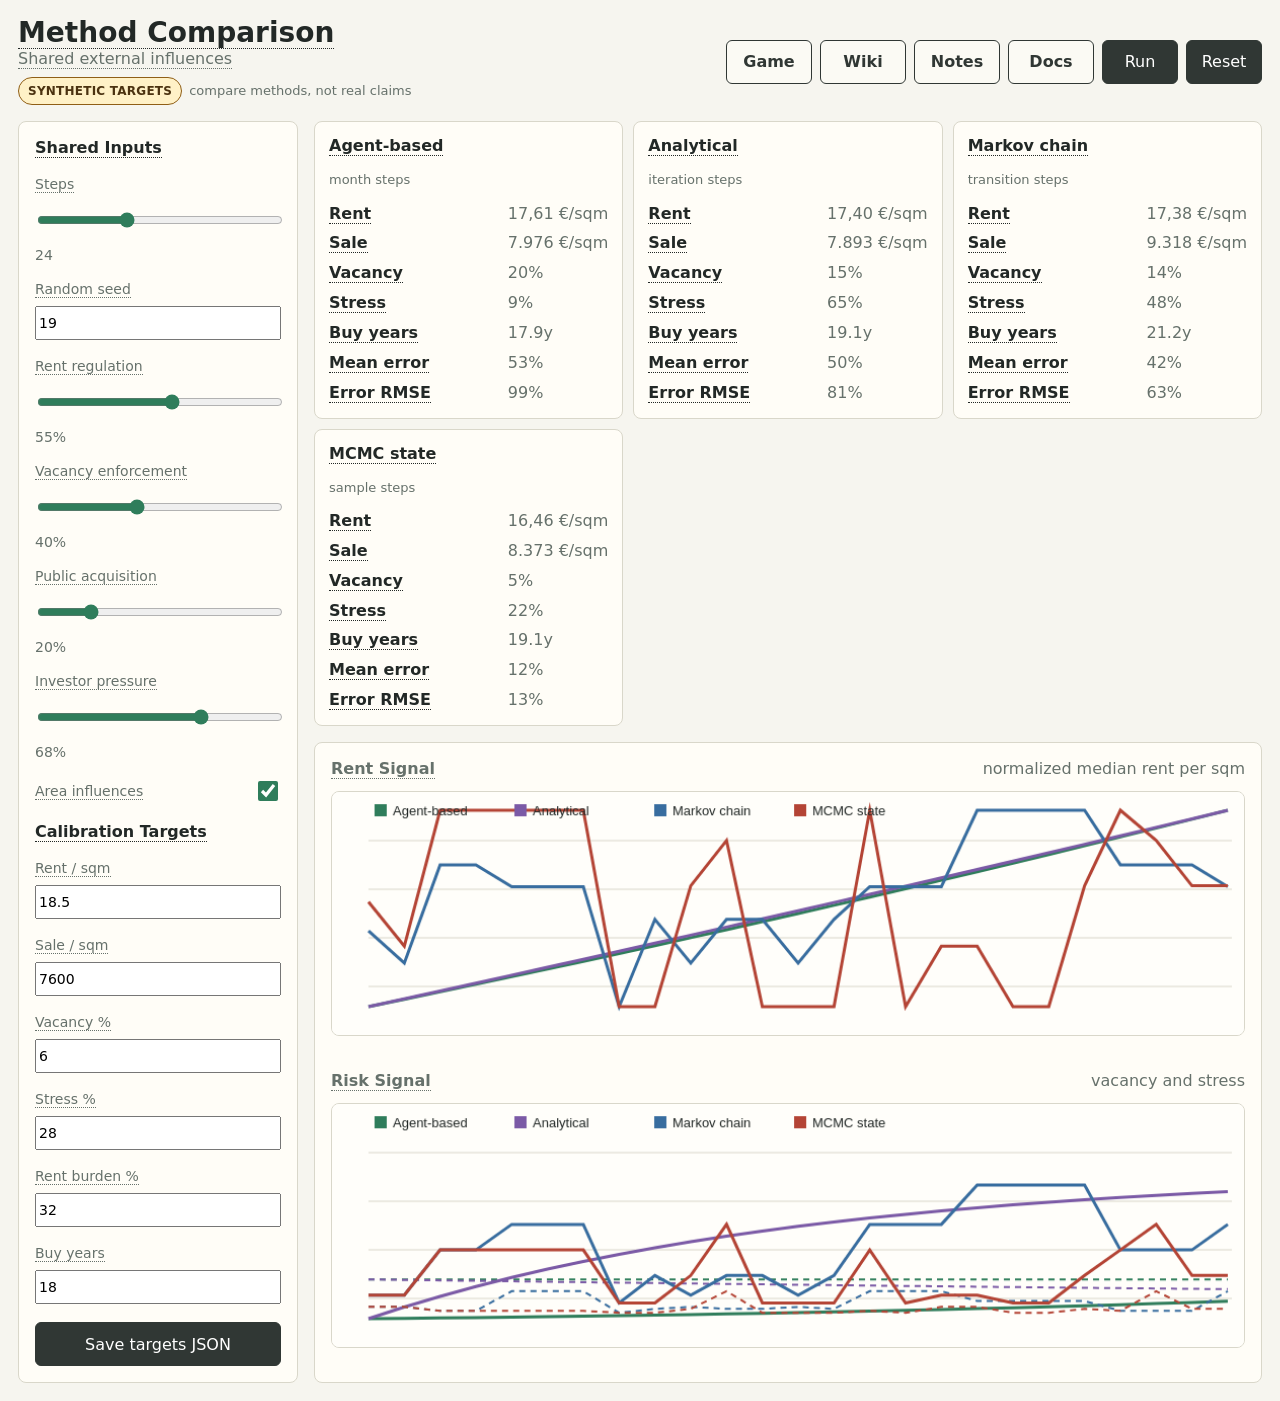
==== commit 955df33f: "feat: enhance documentation and UI to clarify synthetic data status - Updated README and current obs" ====
--- a/web/compare.html
+++ b/web/compare.html
@@ -25,6 +25,14 @@
             tabindex="0"
             data-tooltip="Every method receives the same initial scenario, same policy levers, same step count, and same influence toggle."
           >Shared external influences</p>
+          <div class="data-status-row" aria-label="data status">
+            <span
+              class="data-badge data-badge-synthetic info"
+              tabindex="0"
+              data-tooltip="Current comparison targets and method outputs are synthetic prototype references unless replaced by target values with observed provenance."
+            >Synthetic targets</span>
+            <span>compare methods, not real claims</span>
+          </div>
         </div>
         <div class="run-controls" aria-label="comparison controls">
           <a class="nav-link" href="index.html">Game</a>
@@ -198,6 +206,8 @@
       </section>
     </main>
 
+    <script src="scenario-content.js"></script>
+    <script src="scenario.js"></script>
     <script src="compare.js"></script>
   </body>
 </html>
--- a/web/styles.css
+++ b/web/styles.css
@@ -89,6 +89,7 @@
 }
 
 .topbar p,
+.data-status-row,
 .section-heading span,
 .metrics span,
 .panel label,
@@ -179,6 +180,44 @@
   min-width: 0;
 }
 
+.data-status-row {
+  display: flex;
+  flex-wrap: wrap;
+  align-items: center;
+  gap: 7px;
+  margin-top: 8px;
+  font-size: 13px;
+  line-height: 1.35;
+}
+
+.data-badge {
+  display: inline-flex;
+  align-items: center;
+  min-height: 28px;
+  padding: 4px 9px;
+  border: 1px solid #8f5e16;
+  border-radius: 999px;
+  color: #4b3210;
+  font-size: 12px;
+  font-weight: 800;
+  letter-spacing: 0.02em;
+  text-transform: uppercase;
+}
+
+.data-badge.info {
+  border-bottom-style: solid;
+}
+
+.data-badge-synthetic {
+  background: #fff1c7;
+}
+
+.data-badge-observed {
+  border-color: #2f7d5b;
+  background: #dff3e9;
+  color: #1f513c;
+}
+
 button {
   min-width: 76px;
   min-height: 44px;
@@ -632,16 +671,27 @@
 .wiki-entry {
   display: grid;
   gap: 10px;
+  min-width: 0;
   padding: 14px;
   border: 1px solid var(--line);
   border-radius: 8px;
   background: var(--panel);
 }
 
+.wiki-doc-entry {
+  border-left: 4px solid var(--blue);
+}
+
 .wiki-entry p {
   color: var(--muted);
   font-size: 14px;
   line-height: 1.45;
+  overflow-wrap: anywhere;
+}
+
+.wiki-entry a {
+  color: var(--blue);
+  font-weight: 740;
 }
 
 .wiki-entry details {
@@ -782,6 +832,39 @@
   line-height: 1.4;
 }
 
+.milestone-sidebar {
+  display: grid;
+  gap: 8px;
+  min-width: 0;
+  padding: 12px;
+  border: 1px solid var(--line);
+  border-left: 4px solid var(--green);
+  border-radius: 8px;
+  background: #fbfaf4;
+}
+
+.milestone-sidebar > span,
+.milestone-card > span {
+  color: var(--green);
+  font-size: 12px;
+  font-weight: 780;
+  text-transform: uppercase;
+}
+
+.milestone-sidebar strong {
+  font-size: 18px;
+}
+
+.milestone-sidebar ul {
+  display: grid;
+  gap: 5px;
+  margin: 0;
+  padding-left: 18px;
+  color: var(--muted);
+  font-size: 13px;
+  line-height: 1.35;
+}
+
 .notes-sidebar label {
   display: grid;
   gap: 8px;
@@ -815,7 +898,14 @@
   gap: 12px;
 }
 
+.milestone-list {
+  display: grid;
+  grid-template-columns: repeat(2, minmax(0, 1fr));
+  gap: 12px;
+}
+
 .note-card,
+.milestone-card,
 .version-card {
   display: grid;
   gap: 10px;
@@ -836,6 +926,22 @@
   color: var(--muted);
   font-size: 14px;
   line-height: 1.45;
+}
+
+.milestone-card p {
+  color: var(--muted);
+  font-size: 14px;
+  line-height: 1.45;
+}
+
+.milestone-card ul {
+  display: grid;
+  gap: 5px;
+  margin: 0;
+  padding-left: 18px;
+  color: var(--muted);
+  font-size: 13px;
+  line-height: 1.35;
 }
 
 .note-card code {
@@ -888,7 +994,7 @@
 
 .docs-layout {
   display: grid;
-  grid-template-columns: 300px minmax(0, 1fr);
+  grid-template-columns: minmax(240px, 300px) minmax(0, 1fr);
   gap: 16px;
   align-items: start;
 }
@@ -896,6 +1002,7 @@
 .docs-sidebar {
   display: grid;
   gap: 14px;
+  min-width: 0;
 }
 
 .docs-sidebar label {
@@ -917,13 +1024,31 @@
 
 .docs-nav {
   display: grid;
+  gap: 14px;
+  min-width: 0;
+}
+
+.docs-nav-group {
+  display: grid;
   gap: 8px;
+  min-width: 0;
+}
+
+.docs-nav-group h3 {
+  margin: 0;
+  color: var(--muted);
+  font-size: 12px;
+  font-weight: 800;
+  letter-spacing: 0.08em;
+  text-transform: uppercase;
 }
 
 .docs-nav-item {
   display: grid;
   gap: 3px;
   min-height: 0;
+  min-width: 0;
+  width: 100%;
   padding: 10px;
   border-color: var(--line);
   background: #fbfaf4;
@@ -943,8 +1068,16 @@
   font-size: 12px;
 }
 
+.docs-nav-item strong,
+.docs-nav-item span,
+.docs-empty {
+  min-width: 0;
+  overflow-wrap: anywhere;
+}
+
 .docs-reader {
   min-width: 0;
+  overflow: hidden;
   padding: 16px;
   border: 1px solid var(--line);
   border-radius: 8px;
@@ -954,8 +1087,20 @@
 .markdown-body {
   display: grid;
   gap: 10px;
+  min-width: 0;
+  max-width: 100%;
   color: var(--ink);
   line-height: 1.55;
+  overflow-wrap: anywhere;
+}
+
+.docs-reader .section-heading span {
+  overflow-wrap: anywhere;
+}
+
+.markdown-body > * {
+  min-width: 0;
+  max-width: 100%;
 }
 
 .markdown-body h1,
@@ -968,6 +1113,7 @@
 .markdown-body p,
 .markdown-body li {
   color: var(--muted);
+  overflow-wrap: anywhere;
 }
 
 .markdown-body ul {
@@ -993,6 +1139,7 @@
   margin: 0;
   max-width: 100%;
   overflow-x: auto;
+  -webkit-overflow-scrolling: touch;
   padding: 10px;
   border-radius: 7px;
   background: #202623;
@@ -1003,6 +1150,19 @@
   padding: 0;
   background: transparent;
   color: inherit;
+}
+
+.markdown-body mjx-container {
+  max-width: 100%;
+  overflow-x: auto;
+  overflow-y: hidden;
+  -webkit-overflow-scrolling: touch;
+}
+
+.markdown-body svg,
+.markdown-body img {
+  max-width: 100%;
+  height: auto;
 }
 
 .chart-tools {
@@ -1066,6 +1226,12 @@
 
 .event-log li {
   font-size: 13px;
+}
+
+@media (max-width: 1120px) {
+  .docs-layout {
+    grid-template-columns: 260px minmax(0, 1fr);
+  }
 }
 
 @media (max-width: 980px) {
@@ -1084,6 +1250,7 @@
 
   .comparison-cards,
   .wiki-results,
+  .milestone-list,
   .notes-grid {
     grid-template-columns: 1fr;
   }
